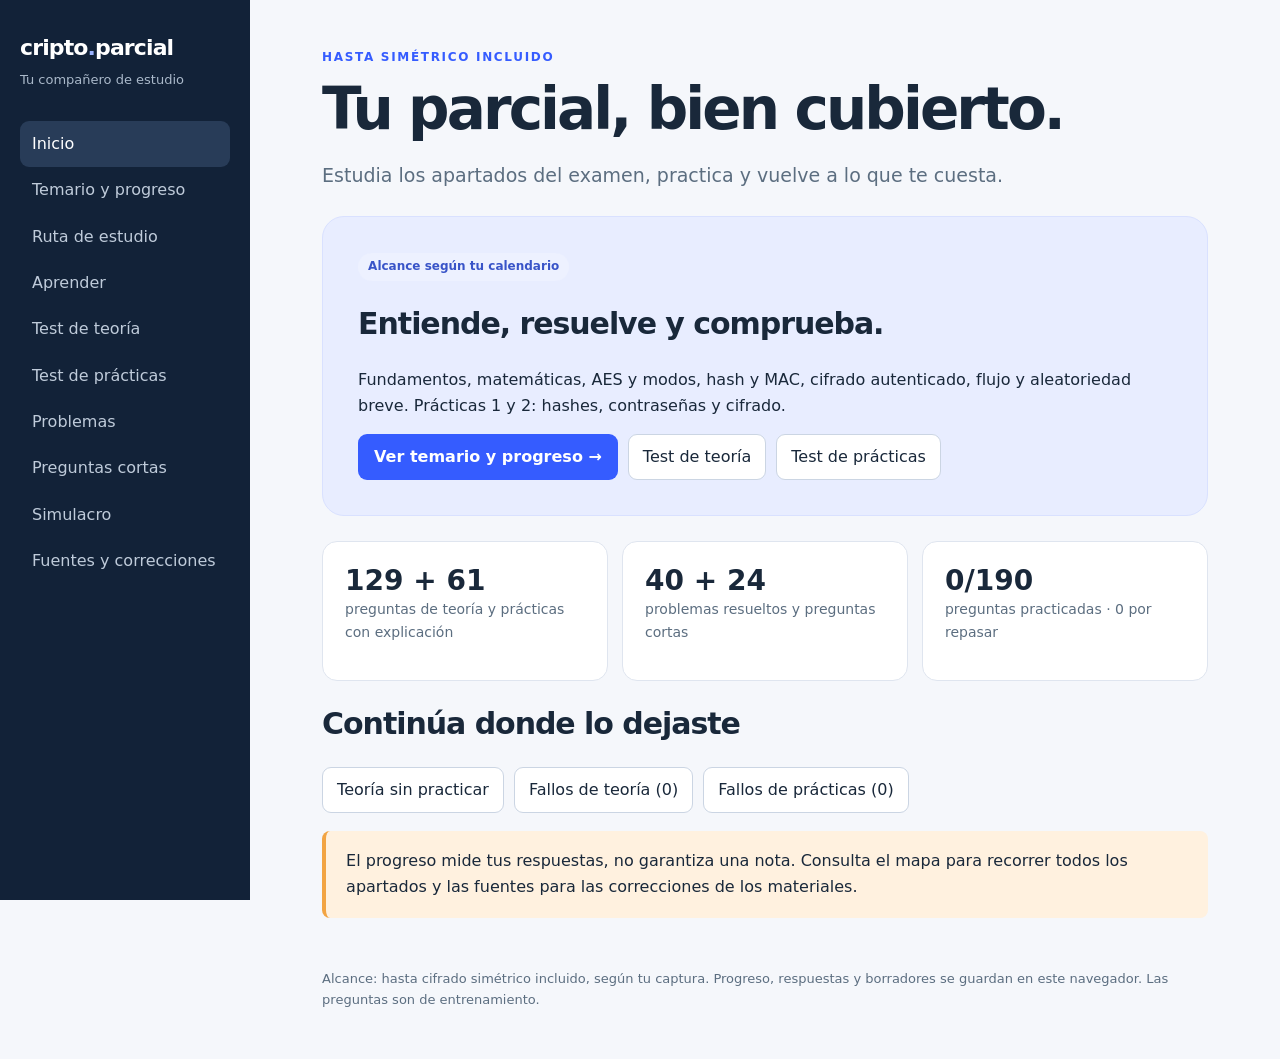
==== index.html @ 6f91808b "feat(study): cover the symmetric exam syllabus Expand theory and lab questions using the confirmed e" ====
<!doctype html><html lang="es"><head><meta charset="utf-8"><meta name="viewport" content="width=device-width,initial-scale=1"><title>Cripto · Prepara tu parcial</title><style>
:root{--ink:#19283a;--muted:#5c6e80;--navy:#122238;--blue:#355cff;--bg:#f5f7fb;--line:#dfe5ef;--green:#12785e;--coral:#fff1df}*{box-sizing:border-box}body{margin:0;background:var(--bg);color:var(--ink);font:16px/1.65 system-ui,-apple-system,sans-serif}button,select,textarea{font:inherit}button{cursor:pointer}.shell{display:grid;grid-template-columns:250px 1fr;min-height:100vh}aside{background:var(--navy);color:#fff;padding:30px 20px;position:sticky;top:0;height:100vh;overflow:auto}.brand{font-weight:800;font-size:22px;letter-spacing:-.04em}.brand span{color:#9bb3ff}.side-note{color:#aab9ca;font-size:13px;margin:3px 0 30px}nav button{display:block;border:0;background:transparent;text-align:left;color:#bfcbda;width:100%;padding:10px 12px;border-radius:9px}nav button:hover,nav button.active{background:#283c58;color:white}nav .label{font-size:11px;text-transform:uppercase;letter-spacing:.12em;color:#8fa1b7;margin:22px 12px 7px}.main{padding:48px 7%;max-width:1250px;width:100%}.eyebrow{font-size:12px;letter-spacing:.14em;text-transform:uppercase;color:var(--blue);font-weight:800}h1{font-size:clamp(36px,5vw,58px);line-height:1.07;letter-spacing:-.05em;margin:10px 0 20px}h2{font-size:30px;letter-spacing:-.035em;line-height:1.2}h3{line-height:1.3}p{margin:0 0 14px}.lead{font-size:19px;color:var(--muted);max-width:780px}.hero{background:#e8edff;border:1px solid #d9e1ff;border-radius:22px;padding:35px;margin:25px 0}.grid{display:grid;grid-template-columns:repeat(auto-fit,minmax(220px,1fr));gap:14px}.card,.panel,details{background:#fff;border:1px solid var(--line);border-radius:15px;padding:22px}.card h3{margin:0 0 8px}.card p{font-size:14px;color:var(--muted)}.pill{display:inline-block;background:#edf1ff;color:#3954c8;border-radius:30px;font-size:12px;font-weight:700;padding:4px 10px}.panel{margin:16px 0}.callout{padding:17px 20px;background:var(--coral);border-left:4px solid #f2a443;border-radius:8px;margin:18px 0}.formula{background:#eef3fa;border-radius:9px;padding:14px 18px;font-family:ui-monospace,monospace;overflow:auto;margin:14px 0}.primary{border:0;background:var(--blue);color:#fff;border-radius:9px;padding:10px 16px;font-weight:700}.secondary{border:1px solid #cbd5e3;background:#fff;color:var(--ink);border-radius:9px;padding:9px 14px}.topic-btn{margin-top:6px}.row{display:flex;gap:10px;flex-wrap:wrap;align-items:center}.sub{color:var(--muted);font-size:14px}details{margin:12px 0;padding:16px 20px}summary{cursor:pointer;font-weight:750}details>div{padding-top:14px}ul,ol{padding-left:22px}li{margin:6px 0}.question{margin:16px 0}.choices{display:grid;gap:8px}.choice{border:1px solid var(--line);background:#fff;border-radius:9px;text-align:left;padding:11px 14px;color:var(--ink)}.choice:hover:not(:disabled){border-color:var(--blue)}.choice.selected{border-color:#355cff;background:#edf1ff}.choice:focus-visible,button:focus-visible,select:focus-visible,textarea:focus-visible,summary:focus-visible{outline:3px solid #7691ff;outline-offset:2px}.choice.correct{background:#e3f6ef;border-color:#59b99d}.choice.wrong{background:#ffebeb;border-color:#df8383}.feedback{padding:12px 14px;border-radius:8px;background:#eef3fa;margin-top:10px}.hidden{display:none}textarea{width:100%;min-height:120px;border:1px solid #cbd5e3;border-radius:9px;padding:12px;resize:vertical}select{padding:9px;border:1px solid #cbd5e3;border-radius:8px;background:white}a{color:#355cff}.progress{height:8px;background:#e0e6f1;border-radius:10px;overflow:hidden}.progress span{display:block;height:100%;background:#496bff}.check{display:flex;gap:10px;align-items:flex-start}.footer{color:var(--muted);font-size:13px;margin-top:50px}.tag{color:var(--muted);font-size:13px;font-weight:700}.kpi{font-size:28px;font-weight:800;line-height:1.2}.tablewrap{overflow-x:auto}table{border-collapse:collapse;width:100%;font-size:14px}th,td{text-align:left;padding:10px;border-bottom:1px solid var(--line)}@media(max-width:700px){.shell{display:block}aside{position:static;height:auto;padding:16px}.side-note{margin:0 0 10px}nav{display:flex;overflow-x:auto;gap:5px}nav .label{display:none}nav button{white-space:nowrap;width:auto}.main{padding:30px 20px}.hero{padding:23px}}
label{display:flex;flex-direction:column;gap:4px;max-width:100%}select{max-width:100%;min-width:0}.solution{white-space:pre-wrap;overflow-wrap:anywhere}.source{margin:8px 0 0}.check{flex-direction:row;margin:12px 0}input[type=checkbox]{width:18px;height:18px;flex-shrink:0}h3{overflow-wrap:anywhere}.row h3{margin:0}summary{overflow-wrap:anywhere}@media(max-width:700px){.row label{width:100%}.row select{width:100%}.kpi{font-size:25px}}
</style></head><body><div class="shell"><aside><div class="brand">cripto<span>.</span>parcial</div><div class="side-note">Tu compañero de estudio</div><nav id="nav"></nav></aside><main class="main"><div id="app"></div><div class="footer">Alcance: hasta cifrado simétrico incluido, según tu captura. Progreso, respuestas y borradores se guardan en este navegador. Las preguntas son de entrenamiento.</div></main></div><script src="base-data.js?v=20261030-simetrico"></script><script src="extra-data.js?v=20261030-simetrico"></script><script src="practice-data.js?v=20261030-simetrico"></script><script src="curriculum-data.js?v=20261030-simetrico"></script><script src="exercise-data.js?v=20261030-simetrico"></script><script src="app.js?v=20261030-simetrico"></script></body></html>
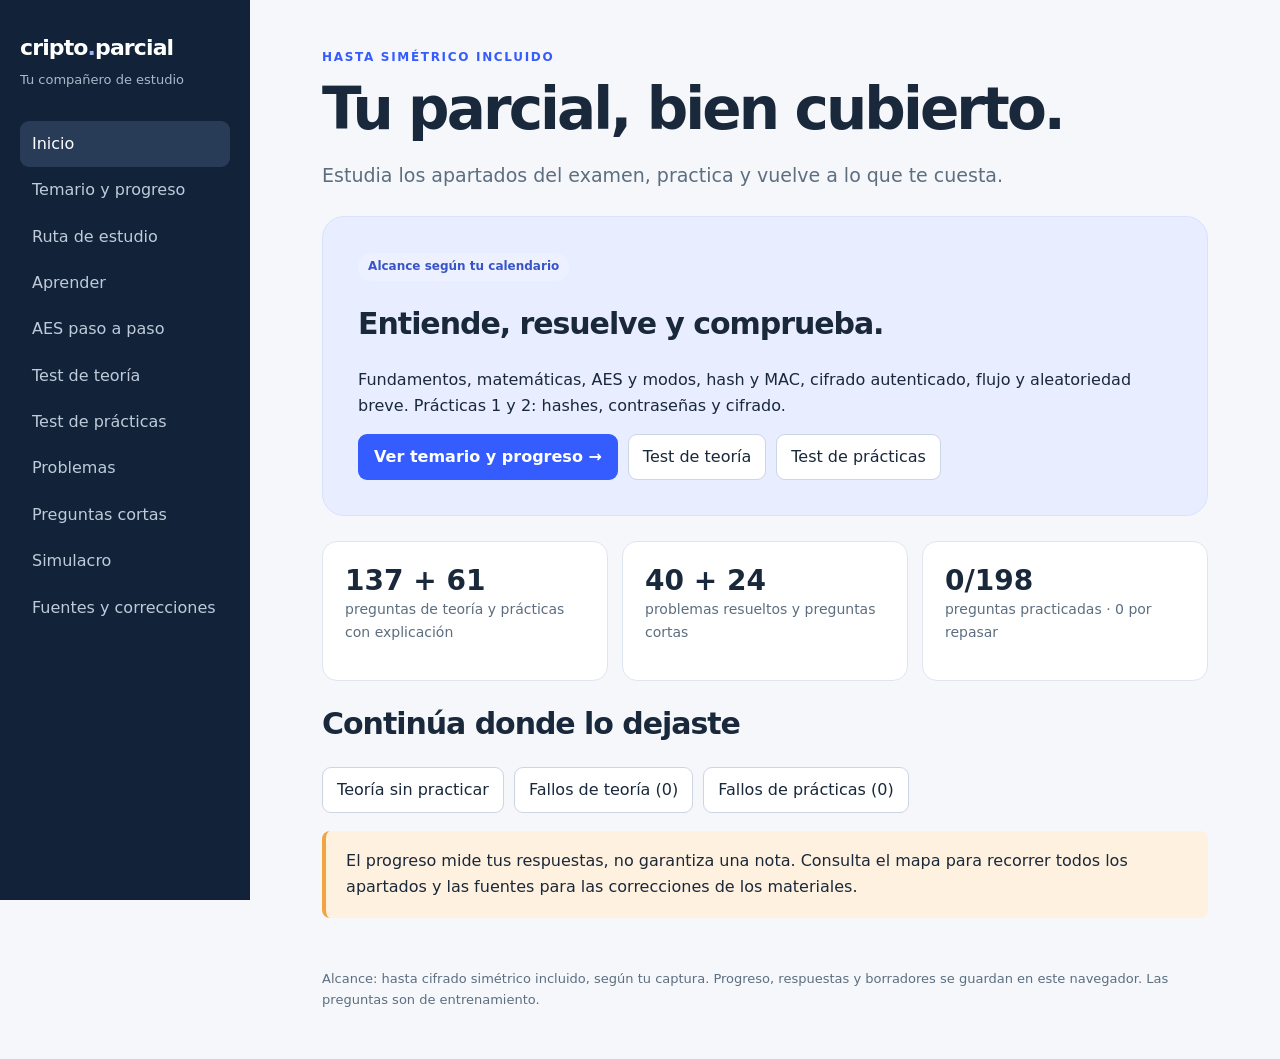
==== commit ad980fd6: "Explica el inverso polinómico y SubBytes" ====
--- a/index.html
+++ b/index.html
@@ -1,4 +1,4 @@
 <!doctype html><html lang="es"><head><meta charset="utf-8"><meta name="viewport" content="width=device-width,initial-scale=1"><title>Cripto · Prepara tu parcial</title><style>
 :root{--ink:#19283a;--muted:#5c6e80;--navy:#122238;--blue:#355cff;--bg:#f5f7fb;--line:#dfe5ef;--green:#12785e;--coral:#fff1df}*{box-sizing:border-box}body{margin:0;background:var(--bg);color:var(--ink);font:16px/1.65 system-ui,-apple-system,sans-serif}button,select,textarea{font:inherit}button{cursor:pointer}.shell{display:grid;grid-template-columns:250px 1fr;min-height:100vh}aside{background:var(--navy);color:#fff;padding:30px 20px;position:sticky;top:0;height:100vh;overflow:auto}.brand{font-weight:800;font-size:22px;letter-spacing:-.04em}.brand span{color:#9bb3ff}.side-note{color:#aab9ca;font-size:13px;margin:3px 0 30px}nav button{display:block;border:0;background:transparent;text-align:left;color:#bfcbda;width:100%;padding:10px 12px;border-radius:9px}nav button:hover,nav button.active{background:#283c58;color:white}nav .label{font-size:11px;text-transform:uppercase;letter-spacing:.12em;color:#8fa1b7;margin:22px 12px 7px}.main{padding:48px 7%;max-width:1250px;width:100%}.eyebrow{font-size:12px;letter-spacing:.14em;text-transform:uppercase;color:var(--blue);font-weight:800}h1{font-size:clamp(36px,5vw,58px);line-height:1.07;letter-spacing:-.05em;margin:10px 0 20px}h2{font-size:30px;letter-spacing:-.035em;line-height:1.2}h3{line-height:1.3}p{margin:0 0 14px}.lead{font-size:19px;color:var(--muted);max-width:780px}.hero{background:#e8edff;border:1px solid #d9e1ff;border-radius:22px;padding:35px;margin:25px 0}.grid{display:grid;grid-template-columns:repeat(auto-fit,minmax(220px,1fr));gap:14px}.card,.panel,details{background:#fff;border:1px solid var(--line);border-radius:15px;padding:22px}.card h3{margin:0 0 8px}.card p{font-size:14px;color:var(--muted)}.pill{display:inline-block;background:#edf1ff;color:#3954c8;border-radius:30px;font-size:12px;font-weight:700;padding:4px 10px}.panel{margin:16px 0}.callout{padding:17px 20px;background:var(--coral);border-left:4px solid #f2a443;border-radius:8px;margin:18px 0}.formula{background:#eef3fa;border-radius:9px;padding:14px 18px;font-family:ui-monospace,monospace;overflow:auto;margin:14px 0}.primary{border:0;background:var(--blue);color:#fff;border-radius:9px;padding:10px 16px;font-weight:700}.secondary{border:1px solid #cbd5e3;background:#fff;color:var(--ink);border-radius:9px;padding:9px 14px}.topic-btn{margin-top:6px}.row{display:flex;gap:10px;flex-wrap:wrap;align-items:center}.sub{color:var(--muted);font-size:14px}details{margin:12px 0;padding:16px 20px}summary{cursor:pointer;font-weight:750}details>div{padding-top:14px}ul,ol{padding-left:22px}li{margin:6px 0}.question{margin:16px 0}.choices{display:grid;gap:8px}.choice{border:1px solid var(--line);background:#fff;border-radius:9px;text-align:left;padding:11px 14px;color:var(--ink)}.choice:hover:not(:disabled){border-color:var(--blue)}.choice.selected{border-color:#355cff;background:#edf1ff}.choice:focus-visible,button:focus-visible,select:focus-visible,textarea:focus-visible,summary:focus-visible{outline:3px solid #7691ff;outline-offset:2px}.choice.correct{background:#e3f6ef;border-color:#59b99d}.choice.wrong{background:#ffebeb;border-color:#df8383}.feedback{padding:12px 14px;border-radius:8px;background:#eef3fa;margin-top:10px}.hidden{display:none}textarea{width:100%;min-height:120px;border:1px solid #cbd5e3;border-radius:9px;padding:12px;resize:vertical}select{padding:9px;border:1px solid #cbd5e3;border-radius:8px;background:white}a{color:#355cff}.progress{height:8px;background:#e0e6f1;border-radius:10px;overflow:hidden}.progress span{display:block;height:100%;background:#496bff}.check{display:flex;gap:10px;align-items:flex-start}.footer{color:var(--muted);font-size:13px;margin-top:50px}.tag{color:var(--muted);font-size:13px;font-weight:700}.kpi{font-size:28px;font-weight:800;line-height:1.2}.tablewrap{overflow-x:auto}table{border-collapse:collapse;width:100%;font-size:14px}th,td{text-align:left;padding:10px;border-bottom:1px solid var(--line)}@media(max-width:700px){.shell{display:block}aside{position:static;height:auto;padding:16px}.side-note{margin:0 0 10px}nav{display:flex;overflow-x:auto;gap:5px}nav .label{display:none}nav button{white-space:nowrap;width:auto}.main{padding:30px 20px}.hero{padding:23px}}
 label{display:flex;flex-direction:column;gap:4px;max-width:100%}select{max-width:100%;min-width:0}.solution{white-space:pre-wrap;overflow-wrap:anywhere}.source{margin:8px 0 0}.check{flex-direction:row;margin:12px 0}input[type=checkbox]{width:18px;height:18px;flex-shrink:0}h3{overflow-wrap:anywhere}.row h3{margin:0}summary{overflow-wrap:anywhere}@media(max-width:700px){.row label{width:100%}.row select{width:100%}.kpi{font-size:25px}}
-</style></head><body><div class="shell"><aside><div class="brand">cripto<span>.</span>parcial</div><div class="side-note">Tu compañero de estudio</div><nav id="nav"></nav></aside><main class="main"><div id="app"></div><div class="footer">Alcance: hasta cifrado simétrico incluido, según tu captura. Progreso, respuestas y borradores se guardan en este navegador. Las preguntas son de entrenamiento.</div></main></div><script src="base-data.js?v=20261030-simetrico"></script><script src="extra-data.js?v=20261030-simetrico"></script><script src="practice-data.js?v=20261030-simetrico"></script><script src="curriculum-data.js?v=20261030-simetrico"></script><script src="exercise-data.js?v=20261030-simetrico"></script><script src="app.js?v=20261030-simetrico"></script></body></html>
+</style></head><body><div class="shell"><aside><div class="brand">cripto<span>.</span>parcial</div><div class="side-note">Tu compañero de estudio</div><nav id="nav"></nav></aside><main class="main"><div id="app"></div><div class="footer">Alcance: hasta cifrado simétrico incluido, según tu captura. Progreso, respuestas y borradores se guardan en este navegador. Las preguntas son de entrenamiento.</div></main></div><script src="base-data.js?v=20261031-aes"></script><script src="extra-data.js?v=20261031-aes"></script><script src="practice-data.js?v=20261031-aes"></script><script src="curriculum-data.js?v=20261031-aes"></script><script src="exercise-data.js?v=20261031-aes"></script><script src="aes-guide.js?v=20261031-aes"></script><script src="app.js?v=20261031-aes"></script></body></html>
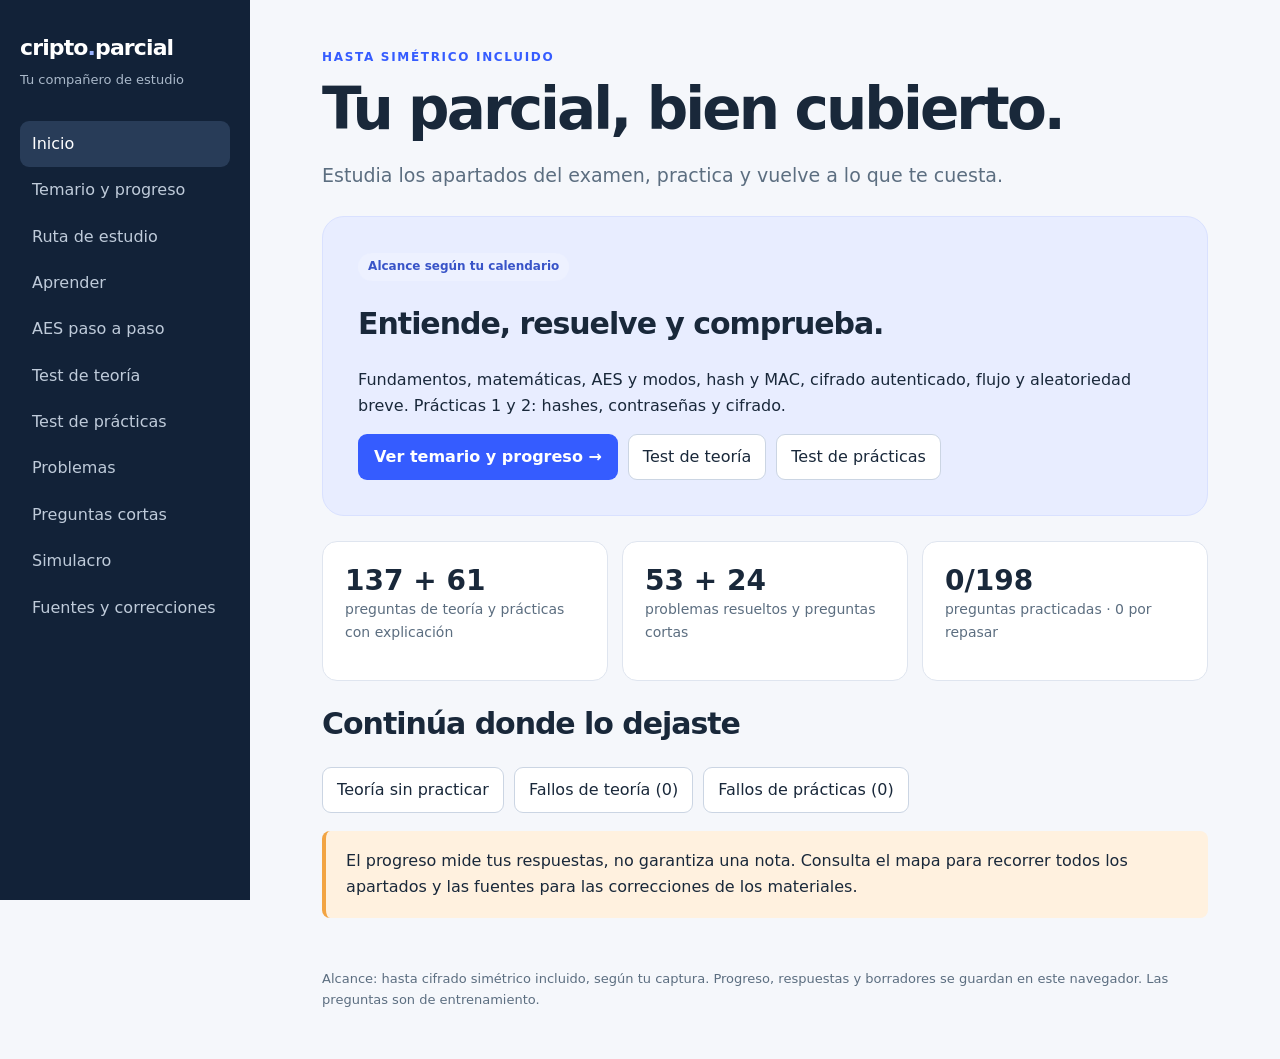
==== commit 48ce236f: "Completa los ejercicios de matemáticas" ====
--- a/index.html
+++ b/index.html
@@ -1,4 +1,4 @@
 <!doctype html><html lang="es"><head><meta charset="utf-8"><meta name="viewport" content="width=device-width,initial-scale=1"><title>Cripto · Prepara tu parcial</title><style>
 :root{--ink:#19283a;--muted:#5c6e80;--navy:#122238;--blue:#355cff;--bg:#f5f7fb;--line:#dfe5ef;--green:#12785e;--coral:#fff1df}*{box-sizing:border-box}body{margin:0;background:var(--bg);color:var(--ink);font:16px/1.65 system-ui,-apple-system,sans-serif}button,select,textarea{font:inherit}button{cursor:pointer}.shell{display:grid;grid-template-columns:250px 1fr;min-height:100vh}aside{background:var(--navy);color:#fff;padding:30px 20px;position:sticky;top:0;height:100vh;overflow:auto}.brand{font-weight:800;font-size:22px;letter-spacing:-.04em}.brand span{color:#9bb3ff}.side-note{color:#aab9ca;font-size:13px;margin:3px 0 30px}nav button{display:block;border:0;background:transparent;text-align:left;color:#bfcbda;width:100%;padding:10px 12px;border-radius:9px}nav button:hover,nav button.active{background:#283c58;color:white}nav .label{font-size:11px;text-transform:uppercase;letter-spacing:.12em;color:#8fa1b7;margin:22px 12px 7px}.main{padding:48px 7%;max-width:1250px;width:100%}.eyebrow{font-size:12px;letter-spacing:.14em;text-transform:uppercase;color:var(--blue);font-weight:800}h1{font-size:clamp(36px,5vw,58px);line-height:1.07;letter-spacing:-.05em;margin:10px 0 20px}h2{font-size:30px;letter-spacing:-.035em;line-height:1.2}h3{line-height:1.3}p{margin:0 0 14px}.lead{font-size:19px;color:var(--muted);max-width:780px}.hero{background:#e8edff;border:1px solid #d9e1ff;border-radius:22px;padding:35px;margin:25px 0}.grid{display:grid;grid-template-columns:repeat(auto-fit,minmax(220px,1fr));gap:14px}.card,.panel,details{background:#fff;border:1px solid var(--line);border-radius:15px;padding:22px}.card h3{margin:0 0 8px}.card p{font-size:14px;color:var(--muted)}.pill{display:inline-block;background:#edf1ff;color:#3954c8;border-radius:30px;font-size:12px;font-weight:700;padding:4px 10px}.panel{margin:16px 0}.callout{padding:17px 20px;background:var(--coral);border-left:4px solid #f2a443;border-radius:8px;margin:18px 0}.formula{background:#eef3fa;border-radius:9px;padding:14px 18px;font-family:ui-monospace,monospace;overflow:auto;margin:14px 0}.primary{border:0;background:var(--blue);color:#fff;border-radius:9px;padding:10px 16px;font-weight:700}.secondary{border:1px solid #cbd5e3;background:#fff;color:var(--ink);border-radius:9px;padding:9px 14px}.topic-btn{margin-top:6px}.row{display:flex;gap:10px;flex-wrap:wrap;align-items:center}.sub{color:var(--muted);font-size:14px}details{margin:12px 0;padding:16px 20px}summary{cursor:pointer;font-weight:750}details>div{padding-top:14px}ul,ol{padding-left:22px}li{margin:6px 0}.question{margin:16px 0}.choices{display:grid;gap:8px}.choice{border:1px solid var(--line);background:#fff;border-radius:9px;text-align:left;padding:11px 14px;color:var(--ink)}.choice:hover:not(:disabled){border-color:var(--blue)}.choice.selected{border-color:#355cff;background:#edf1ff}.choice:focus-visible,button:focus-visible,select:focus-visible,textarea:focus-visible,summary:focus-visible{outline:3px solid #7691ff;outline-offset:2px}.choice.correct{background:#e3f6ef;border-color:#59b99d}.choice.wrong{background:#ffebeb;border-color:#df8383}.feedback{padding:12px 14px;border-radius:8px;background:#eef3fa;margin-top:10px}.hidden{display:none}textarea{width:100%;min-height:120px;border:1px solid #cbd5e3;border-radius:9px;padding:12px;resize:vertical}select{padding:9px;border:1px solid #cbd5e3;border-radius:8px;background:white}a{color:#355cff}.progress{height:8px;background:#e0e6f1;border-radius:10px;overflow:hidden}.progress span{display:block;height:100%;background:#496bff}.check{display:flex;gap:10px;align-items:flex-start}.footer{color:var(--muted);font-size:13px;margin-top:50px}.tag{color:var(--muted);font-size:13px;font-weight:700}.kpi{font-size:28px;font-weight:800;line-height:1.2}.tablewrap{overflow-x:auto}table{border-collapse:collapse;width:100%;font-size:14px}th,td{text-align:left;padding:10px;border-bottom:1px solid var(--line)}@media(max-width:700px){.shell{display:block}aside{position:static;height:auto;padding:16px}.side-note{margin:0 0 10px}nav{display:flex;overflow-x:auto;gap:5px}nav .label{display:none}nav button{white-space:nowrap;width:auto}.main{padding:30px 20px}.hero{padding:23px}}
 label{display:flex;flex-direction:column;gap:4px;max-width:100%}select{max-width:100%;min-width:0}.solution{white-space:pre-wrap;overflow-wrap:anywhere}.source{margin:8px 0 0}.check{flex-direction:row;margin:12px 0}input[type=checkbox]{width:18px;height:18px;flex-shrink:0}h3{overflow-wrap:anywhere}.row h3{margin:0}summary{overflow-wrap:anywhere}@media(max-width:700px){.row label{width:100%}.row select{width:100%}.kpi{font-size:25px}}
-</style></head><body><div class="shell"><aside><div class="brand">cripto<span>.</span>parcial</div><div class="side-note">Tu compañero de estudio</div><nav id="nav"></nav></aside><main class="main"><div id="app"></div><div class="footer">Alcance: hasta cifrado simétrico incluido, según tu captura. Progreso, respuestas y borradores se guardan en este navegador. Las preguntas son de entrenamiento.</div></main></div><script src="base-data.js?v=20261031-aes"></script><script src="extra-data.js?v=20261031-aes"></script><script src="practice-data.js?v=20261031-aes"></script><script src="curriculum-data.js?v=20261031-aes"></script><script src="exercise-data.js?v=20261031-aes"></script><script src="aes-guide.js?v=20261031-aes"></script><script src="app.js?v=20261031-aes"></script></body></html>
+</style></head><body><div class="shell"><aside><div class="brand">cripto<span>.</span>parcial</div><div class="side-note">Tu compañero de estudio</div><nav id="nav"></nav></aside><main class="main"><div id="app"></div><div class="footer">Alcance: hasta cifrado simétrico incluido, según tu captura. Progreso, respuestas y borradores se guardan en este navegador. Las preguntas son de entrenamiento.</div></main></div><script src="base-data.js?v=20261031-aes"></script><script src="extra-data.js?v=20261031-aes"></script><script src="practice-data.js?v=20261031-aes"></script><script src="curriculum-data.js?v=20261031-aes"></script><script src="exercise-data.js?v=20261031-aes"></script><script src="aes-guide.js?v=20261031-aes"></script><script src="matematicas-faltantes.js?v=20261031-mates"></script><script src="app.js?v=20261031-mates"></script></body></html>
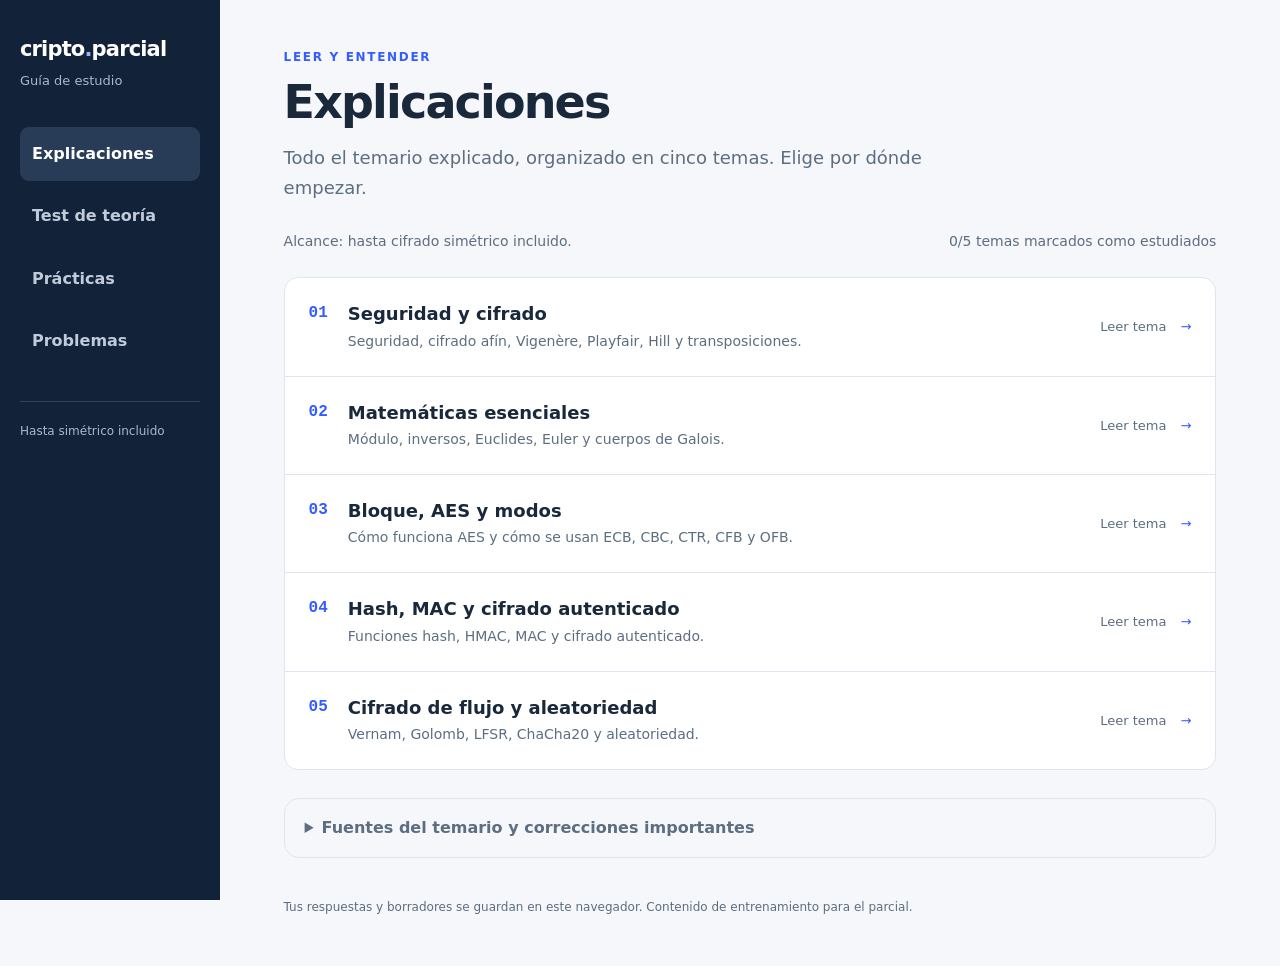
==== commit 9394ef38: "refactor(ui): simplify study navigation Group the existing material into explanations, theory tests," ====
--- a/index.html
+++ b/index.html
@@ -1,4 +1 @@
-<!doctype html><html lang="es"><head><meta charset="utf-8"><meta name="viewport" content="width=device-width,initial-scale=1"><title>Cripto · Prepara tu parcial</title><style>
-:root{--ink:#19283a;--muted:#5c6e80;--navy:#122238;--blue:#355cff;--bg:#f5f7fb;--line:#dfe5ef;--green:#12785e;--coral:#fff1df}*{box-sizing:border-box}body{margin:0;background:var(--bg);color:var(--ink);font:16px/1.65 system-ui,-apple-system,sans-serif}button,select,textarea{font:inherit}button{cursor:pointer}.shell{display:grid;grid-template-columns:250px 1fr;min-height:100vh}aside{background:var(--navy);color:#fff;padding:30px 20px;position:sticky;top:0;height:100vh;overflow:auto}.brand{font-weight:800;font-size:22px;letter-spacing:-.04em}.brand span{color:#9bb3ff}.side-note{color:#aab9ca;font-size:13px;margin:3px 0 30px}nav button{display:block;border:0;background:transparent;text-align:left;color:#bfcbda;width:100%;padding:10px 12px;border-radius:9px}nav button:hover,nav button.active{background:#283c58;color:white}nav .label{font-size:11px;text-transform:uppercase;letter-spacing:.12em;color:#8fa1b7;margin:22px 12px 7px}.main{padding:48px 7%;max-width:1250px;width:100%}.eyebrow{font-size:12px;letter-spacing:.14em;text-transform:uppercase;color:var(--blue);font-weight:800}h1{font-size:clamp(36px,5vw,58px);line-height:1.07;letter-spacing:-.05em;margin:10px 0 20px}h2{font-size:30px;letter-spacing:-.035em;line-height:1.2}h3{line-height:1.3}p{margin:0 0 14px}.lead{font-size:19px;color:var(--muted);max-width:780px}.hero{background:#e8edff;border:1px solid #d9e1ff;border-radius:22px;padding:35px;margin:25px 0}.grid{display:grid;grid-template-columns:repeat(auto-fit,minmax(220px,1fr));gap:14px}.card,.panel,details{background:#fff;border:1px solid var(--line);border-radius:15px;padding:22px}.card h3{margin:0 0 8px}.card p{font-size:14px;color:var(--muted)}.pill{display:inline-block;background:#edf1ff;color:#3954c8;border-radius:30px;font-size:12px;font-weight:700;padding:4px 10px}.panel{margin:16px 0}.callout{padding:17px 20px;background:var(--coral);border-left:4px solid #f2a443;border-radius:8px;margin:18px 0}.formula{background:#eef3fa;border-radius:9px;padding:14px 18px;font-family:ui-monospace,monospace;overflow:auto;margin:14px 0}.primary{border:0;background:var(--blue);color:#fff;border-radius:9px;padding:10px 16px;font-weight:700}.secondary{border:1px solid #cbd5e3;background:#fff;color:var(--ink);border-radius:9px;padding:9px 14px}.topic-btn{margin-top:6px}.row{display:flex;gap:10px;flex-wrap:wrap;align-items:center}.sub{color:var(--muted);font-size:14px}details{margin:12px 0;padding:16px 20px}summary{cursor:pointer;font-weight:750}details>div{padding-top:14px}ul,ol{padding-left:22px}li{margin:6px 0}.question{margin:16px 0}.choices{display:grid;gap:8px}.choice{border:1px solid var(--line);background:#fff;border-radius:9px;text-align:left;padding:11px 14px;color:var(--ink)}.choice:hover:not(:disabled){border-color:var(--blue)}.choice.selected{border-color:#355cff;background:#edf1ff}.choice:focus-visible,button:focus-visible,select:focus-visible,textarea:focus-visible,summary:focus-visible{outline:3px solid #7691ff;outline-offset:2px}.choice.correct{background:#e3f6ef;border-color:#59b99d}.choice.wrong{background:#ffebeb;border-color:#df8383}.feedback{padding:12px 14px;border-radius:8px;background:#eef3fa;margin-top:10px}.hidden{display:none}textarea{width:100%;min-height:120px;border:1px solid #cbd5e3;border-radius:9px;padding:12px;resize:vertical}select{padding:9px;border:1px solid #cbd5e3;border-radius:8px;background:white}a{color:#355cff}.progress{height:8px;background:#e0e6f1;border-radius:10px;overflow:hidden}.progress span{display:block;height:100%;background:#496bff}.check{display:flex;gap:10px;align-items:flex-start}.footer{color:var(--muted);font-size:13px;margin-top:50px}.tag{color:var(--muted);font-size:13px;font-weight:700}.kpi{font-size:28px;font-weight:800;line-height:1.2}.tablewrap{overflow-x:auto}table{border-collapse:collapse;width:100%;font-size:14px}th,td{text-align:left;padding:10px;border-bottom:1px solid var(--line)}@media(max-width:700px){.shell{display:block}aside{position:static;height:auto;padding:16px}.side-note{margin:0 0 10px}nav{display:flex;overflow-x:auto;gap:5px}nav .label{display:none}nav button{white-space:nowrap;width:auto}.main{padding:30px 20px}.hero{padding:23px}}
-label{display:flex;flex-direction:column;gap:4px;max-width:100%}select{max-width:100%;min-width:0}.solution{white-space:pre-wrap;overflow-wrap:anywhere}.source{margin:8px 0 0}.check{flex-direction:row;margin:12px 0}input[type=checkbox]{width:18px;height:18px;flex-shrink:0}h3{overflow-wrap:anywhere}.row h3{margin:0}summary{overflow-wrap:anywhere}@media(max-width:700px){.row label{width:100%}.row select{width:100%}.kpi{font-size:25px}}
-</style></head><body><div class="shell"><aside><div class="brand">cripto<span>.</span>parcial</div><div class="side-note">Tu compañero de estudio</div><nav id="nav"></nav></aside><main class="main"><div id="app"></div><div class="footer">Alcance: hasta cifrado simétrico incluido, según tu captura. Progreso, respuestas y borradores se guardan en este navegador. Las preguntas son de entrenamiento.</div></main></div><script src="base-data.js?v=20261031-aes"></script><script src="extra-data.js?v=20261031-aes"></script><script src="practice-data.js?v=20261031-aes"></script><script src="curriculum-data.js?v=20261031-aes"></script><script src="exercise-data.js?v=20261031-aes"></script><script src="aes-guide.js?v=20261031-aes"></script><script src="matematicas-faltantes.js?v=20261031-mates"></script><script src="app.js?v=20261031-mates"></script></body></html>
+<!doctype html><html lang="es"><head><meta charset="utf-8"><meta name="viewport" content="width=device-width,initial-scale=1"><title>Cripto · Prepara tu parcial</title><link rel="stylesheet" href="styles.css?v=20261101-organizacion"></head><body><div class="shell"><aside><div class="brand">cripto<span>.</span>parcial</div><div class="side-note">Guía de estudio</div><nav id="nav" aria-label="Secciones de estudio"></nav><p class="scope-note">Hasta simétrico incluido</p></aside><main class="main"><div id="app"></div><div class="footer">Tus respuestas y borradores se guardan en este navegador. Contenido de entrenamiento para el parcial.</div></main></div><script src="base-data.js?v=20261101-organizacion"></script><script src="extra-data.js?v=20261101-organizacion"></script><script src="practice-data.js?v=20261101-organizacion"></script><script src="curriculum-data.js?v=20261101-organizacion"></script><script src="exercise-data.js?v=20261101-organizacion"></script><script src="aes-guide.js?v=20261101-organizacion"></script><script src="matematicas-faltantes.js?v=20261101-organizacion"></script><script src="views.js?v=20261101-organizacion"></script><script src="app.js?v=20261101-organizacion"></script></body></html>
--- a/styles.css
+++ b/styles.css
@@ -0,0 +1,51 @@
+
+:root{--ink:#19283a;--muted:#5c6e80;--navy:#122238;--blue:#355cff;--bg:#f5f7fb;--line:#dfe5ef;--green:#12785e;--coral:#fff1df}*{box-sizing:border-box}body{margin:0;background:var(--bg);color:var(--ink);font:16px/1.65 system-ui,-apple-system,sans-serif}button,select,textarea{font:inherit}button{cursor:pointer}.shell{display:grid;grid-template-columns:250px 1fr;min-height:100vh}aside{background:var(--navy);color:#fff;padding:30px 20px;position:sticky;top:0;height:100vh;overflow:auto}.brand{font-weight:800;font-size:22px;letter-spacing:-.04em}.brand span{color:#9bb3ff}.side-note{color:#aab9ca;font-size:13px;margin:3px 0 30px}nav button{display:block;border:0;background:transparent;text-align:left;color:#bfcbda;width:100%;padding:10px 12px;border-radius:9px}nav button:hover,nav button.active{background:#283c58;color:white}nav .label{font-size:11px;text-transform:uppercase;letter-spacing:.12em;color:#8fa1b7;margin:22px 12px 7px}.main{padding:48px 7%;max-width:1250px;width:100%}.eyebrow{font-size:12px;letter-spacing:.14em;text-transform:uppercase;color:var(--blue);font-weight:800}h1{font-size:clamp(36px,5vw,58px);line-height:1.07;letter-spacing:-.05em;margin:10px 0 20px}h2{font-size:30px;letter-spacing:-.035em;line-height:1.2}h3{line-height:1.3}p{margin:0 0 14px}.lead{font-size:19px;color:var(--muted);max-width:780px}.hero{background:#e8edff;border:1px solid #d9e1ff;border-radius:22px;padding:35px;margin:25px 0}.grid{display:grid;grid-template-columns:repeat(auto-fit,minmax(220px,1fr));gap:14px}.card,.panel,details{background:#fff;border:1px solid var(--line);border-radius:15px;padding:22px}.card h3{margin:0 0 8px}.card p{font-size:14px;color:var(--muted)}.pill{display:inline-block;background:#edf1ff;color:#3954c8;border-radius:30px;font-size:12px;font-weight:700;padding:4px 10px}.panel{margin:16px 0}.callout{padding:17px 20px;background:var(--coral);border-left:4px solid #f2a443;border-radius:8px;margin:18px 0}.formula{background:#eef3fa;border-radius:9px;padding:14px 18px;font-family:ui-monospace,monospace;overflow:auto;margin:14px 0}.primary{border:0;background:var(--blue);color:#fff;border-radius:9px;padding:10px 16px;font-weight:700}.secondary{border:1px solid #cbd5e3;background:#fff;color:var(--ink);border-radius:9px;padding:9px 14px}.topic-btn{margin-top:6px}.row{display:flex;gap:10px;flex-wrap:wrap;align-items:center}.sub{color:var(--muted);font-size:14px}details{margin:12px 0;padding:16px 20px}summary{cursor:pointer;font-weight:750}details>div{padding-top:14px}ul,ol{padding-left:22px}li{margin:6px 0}.question{margin:16px 0}.choices{display:grid;gap:8px}.choice{border:1px solid var(--line);background:#fff;border-radius:9px;text-align:left;padding:11px 14px;color:var(--ink)}.choice:hover:not(:disabled){border-color:var(--blue)}.choice.selected{border-color:#355cff;background:#edf1ff}.choice:focus-visible,button:focus-visible,select:focus-visible,textarea:focus-visible,summary:focus-visible{outline:3px solid #7691ff;outline-offset:2px}.choice.correct{background:#e3f6ef;border-color:#59b99d}.choice.wrong{background:#ffebeb;border-color:#df8383}.feedback{padding:12px 14px;border-radius:8px;background:#eef3fa;margin-top:10px}.hidden{display:none}textarea{width:100%;min-height:120px;border:1px solid #cbd5e3;border-radius:9px;padding:12px;resize:vertical}select{padding:9px;border:1px solid #cbd5e3;border-radius:8px;background:white}a{color:#355cff}.progress{height:8px;background:#e0e6f1;border-radius:10px;overflow:hidden}.progress span{display:block;height:100%;background:#496bff}.check{display:flex;gap:10px;align-items:flex-start}.footer{color:var(--muted);font-size:13px;margin-top:50px}.tag{color:var(--muted);font-size:13px;font-weight:700}.kpi{font-size:28px;font-weight:800;line-height:1.2}.tablewrap{overflow-x:auto}table{border-collapse:collapse;width:100%;font-size:14px}th,td{text-align:left;padding:10px;border-bottom:1px solid var(--line)}@media(max-width:700px){.shell{display:block}aside{position:static;height:auto;padding:16px}.side-note{margin:0 0 10px}nav{display:flex;overflow-x:auto;gap:5px}nav .label{display:none}nav button{white-space:nowrap;width:auto}.main{padding:30px 20px}.hero{padding:23px}}
+label{display:flex;flex-direction:column;gap:4px;max-width:100%}select{max-width:100%;min-width:0}.solution{white-space:pre-wrap;overflow-wrap:anywhere}.source{margin:8px 0 0}.check{flex-direction:row;margin:12px 0}input[type=checkbox]{width:18px;height:18px;flex-shrink:0}h3{overflow-wrap:anywhere}.row h3{margin:0}summary{overflow-wrap:anywhere}@media(max-width:700px){.row label{width:100%}.row select{width:100%}.kpi{font-size:25px}}
+/* Lectura como un cuaderno: cuatro tareas principales y un índice de cinco temas.
+   Se conserva la tinta azul, el fondo de papel y las superficies con borde. */
+.shell{grid-template-columns:220px minmax(0,1fr)}
+aside{padding:32px 20px}.brand{font-size:21px}.side-note{margin-bottom:36px}
+.main{padding:48px 6%;max-width:1180px;min-width:0}
+h1{font-size:clamp(32px,4vw,46px);letter-spacing:-.04em;margin-bottom:16px}
+h2{font-size:25px}.lead{font-size:18px;margin-bottom:28px;max-width:720px}
+nav button{padding:14px 12px;margin-bottom:8px;font-weight:650}
+.scope-note{font-size:12px;color:#aab9ca;border-top:1px solid #304158;padding-top:20px;margin-top:32px}
+.section-note{display:flex;justify-content:space-between;gap:16px;flex-wrap:wrap;color:var(--muted);font-size:14px;margin:0 0 24px}
+.chapter-list{border:1px solid var(--line);border-radius:14px;overflow:hidden;background:#fff}
+.chapter-row{display:flex;align-items:center;gap:20px;width:100%;padding:24px;border:0;border-bottom:1px solid var(--line);background:transparent;text-align:left;color:var(--ink)}
+.chapter-row:last-child{border-bottom:0}.chapter-row:hover{background:#edf1ff}.chapter-row:focus-visible{outline:3px solid #7691ff;outline-offset:-3px}
+.chapter-number{color:var(--blue);font:600 16px ui-monospace,monospace;align-self:flex-start;padding-top:2px}
+.chapter-text{display:grid;gap:4px;flex:1;min-width:0}.chapter-text strong{font-size:18px;line-height:1.35}.chapter-text>span{font-size:14px;color:var(--muted);line-height:1.5}
+.chapter-meta{font-size:13px;color:var(--muted);white-space:nowrap}.chapter-meta>span{margin-left:10px;color:var(--blue)}
+.text-button{padding:4px 0;border:0;background:transparent;color:var(--blue);font-size:14px;font-weight:650;text-align:left;text-decoration:none}
+.text-button:hover{text-decoration:underline}.back-link{margin-bottom:16px}
+.subnav{display:flex;flex-wrap:wrap;gap:8px;padding:0 0 20px;border-bottom:1px solid var(--line);margin-bottom:24px}
+.subnav button{border:1px solid var(--line);background:#fff;border-radius:8px;padding:9px 14px;color:var(--muted)}
+.subnav button.active{background:#e8edff;border-color:#b7c6ff;color:#263fbd;font-weight:700}
+.subnav button:hover{border-color:var(--blue)}
+.reading-toolbar{display:flex;justify-content:space-between;gap:20px;align-items:center;flex-wrap:wrap;margin-bottom:24px}
+.compact-label{font-size:13px;color:var(--muted);max-width:100%}
+.reading-note{padding:20px;background:#e8edff;border-radius:12px;margin:0 0 20px}.reading-note p{font-size:14px;margin:6px 0 12px}
+.lesson-actions{display:flex;gap:12px;flex-wrap:wrap;margin-top:24px}.lesson-overview{padding:28px}
+.lesson-unit .check{margin:0;font-size:14px}.lesson-unit .row{margin-top:16px;justify-content:space-between}
+.reference-drawer{background:transparent;margin-top:28px;color:var(--muted)}.reference-drawer>div{color:var(--ink)}
+.quiz-settings{margin-top:0}.quiz-settings>.row:first-child{align-items:flex-end;gap:16px}.quiz-settings label{font-size:14px;flex:1;min-width:120px}
+.quiz-options{border:0;background:transparent;border-radius:0;padding:0;margin:20px 0;color:var(--muted);font-size:14px}
+.quiz-options>div{padding:16px 0 4px}.settings-note{margin:12px 0 0}
+.source-details{border:0;padding:0;background:transparent;color:var(--muted);font-size:13px;margin:12px 0 0}.source-details summary{font-weight:500}
+.source-details p{padding-top:8px;overflow-wrap:anywhere}
+.practice-guide{padding:24px}.practice-guide>summary{display:grid;gap:4px}.practice-guide>summary>span{font-size:12px;color:var(--blue);text-transform:uppercase;letter-spacing:.06em}.practice-guide>summary>strong{font-size:21px}
+.practice-guide>summary::after{content:'Abrir guion ↓';font-size:14px;color:var(--muted);font-weight:500}.practice-guide[open]>summary::after{content:'Cerrar guion ↑'}
+.short-question{padding:20px}.short-question>summary{line-height:1.5}.section-description{color:var(--muted);margin:24px 0}
+.formula{white-space:normal}.solution,.formula,.aes-lesson{overflow-wrap:anywhere}.footer{margin-top:40px;font-size:12px}
+@media(max-width:700px){
+  .shell{display:block}aside{padding:20px}.brand{font-size:20px}.side-note{font-size:12px;margin:0 0 16px}
+  nav{display:grid;grid-template-columns:1fr 1fr;gap:8px;overflow:visible}nav button{margin:0;padding:11px 12px;width:100%;white-space:normal;text-align:center;font-size:14px}
+  .scope-note{display:none}.main{padding:28px 20px}.lead{font-size:16px;margin-bottom:24px}
+  .chapter-row{padding:20px 16px;gap:12px;flex-wrap:wrap}.chapter-text strong{font-size:17px}.chapter-text>span{font-size:13px}
+  .chapter-meta{flex-basis:100%;padding-left:32px}.chapter-meta>span{float:right}.chapter-number{font-size:14px}
+  .subnav{gap:6px}.subnav button{font-size:13px;padding:9px 10px;flex:1}
+  .reading-toolbar{align-items:flex-start;gap:12px}.compact-label{width:100%}.compact-label select{width:100%}
+  .lesson-overview,.quiz-settings,.practice-guide{padding:20px}.row label{min-width:0}.lesson-actions>*{width:100%}
+  .section-note{font-size:13px}.reference-drawer{padding:16px}.formula{padding:12px;font-size:13px}
+}
